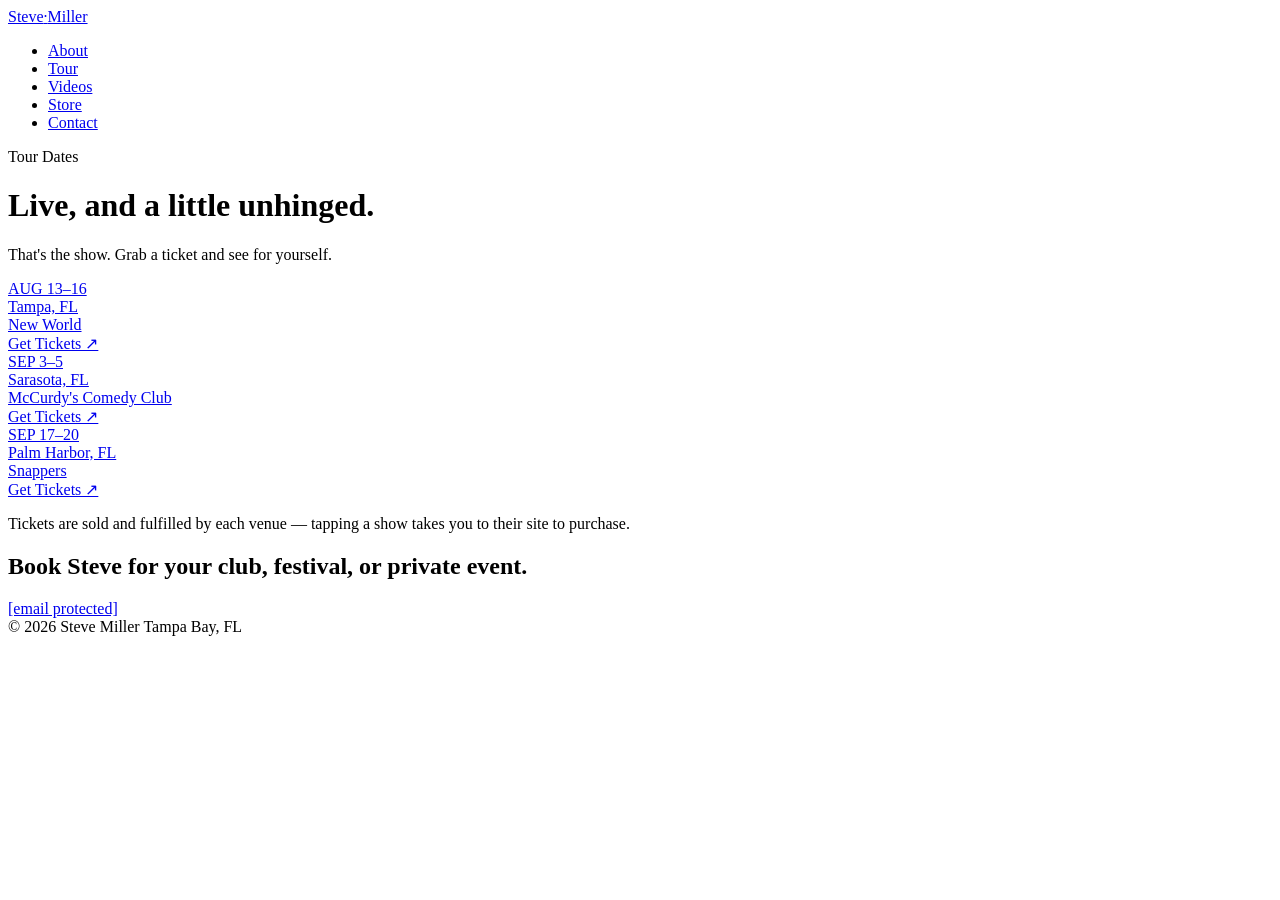
==== tour.html @ 6892757a "Add files via upload" ====
<!DOCTYPE html>
<html lang="en">
<head>
<meta charset="UTF-8">
<meta name="viewport" content="width=device-width, initial-scale=1.0">
<title>Tour Dates — Steve Miller</title>
<meta name="description" content="Upcoming tour dates and tickets for Steve Miller's stand-up shows.">
<link rel="preconnect" href="https://fonts.googleapis.com">
<link rel="preconnect" href="https://fonts.gstatic.com" crossorigin>
<link href="https://fonts.googleapis.com/css2?family=Fraunces:ital,opsz,wght@0,9..144,400;0,9..144,500;0,9..144,600;1,9..144,500&family=Inter:wght@400;500;600&family=IBM+Plex+Mono:wght@400;500&display=swap" rel="stylesheet">
<link rel="stylesheet" href="styles.css">
</head>
<body>

<nav>
  <div class="wrap">
    <a href="index.html" class="wordmark">Steve<span>·</span>Miller</a>
    <ul class="nav-links">
      <li><a href="about.html">About</a></li>
      <li><a href="tour.html">Tour</a></li>
      <li><a href="videos.html">Videos</a></li>
      <li><a href="store.html">Store</a></li>
      <li><a href="#contact">Contact</a></li>
    </ul>
  </div>
</nav>

<header class="page-header">
  <div class="wrap">
    <div class="eyebrow">Tour Dates</div>
    <h1>Live, and a little unhinged.</h1>
    <p>That's the show. Grab a ticket and see for yourself.</p>
  </div>
</header>

<section class="section" style="padding-top: 0;">
  <div class="wrap">
    <div class="ticket-list">

      <a class="ticket" href="https://www.newworldtampa.com/events" target="_blank" rel="noopener">
        <div class="ticket-date">AUG&nbsp;13–16</div>
        <div class="ticket-info">
          <div class="city">Tampa, FL</div>
          <div class="venue">New World</div>
        </div>
        <div class="ticket-cta">Get Tickets ↗</div>
      </a>

      <a class="ticket" href="https://www.mccurdyscomedy.com/" target="_blank" rel="noopener">
        <div class="ticket-date">SEP&nbsp;3–5</div>
        <div class="ticket-info">
          <div class="city">Sarasota, FL</div>
          <div class="venue">McCurdy's Comedy Club</div>
        </div>
        <div class="ticket-cta">Get Tickets ↗</div>
      </a>

      <a class="ticket" href="https://www.snappersgrill.com/events#comedy" target="_blank" rel="noopener">
        <div class="ticket-date">SEP&nbsp;17–20</div>
        <div class="ticket-info">
          <div class="city">Palm Harbor, FL</div>
          <div class="venue">Snappers</div>
        </div>
        <div class="ticket-cta">Get Tickets ↗</div>
      </a>

    </div>
    <p class="tour-note">Tickets are sold and fulfilled by each venue — tapping a show takes you to their site to purchase.</p>
  </div>
</section>

<footer id="contact">
  <div class="wrap">
    <div class="footer-top">
      <h2>Book Steve for your club, festival, or private event.</h2>
      <div class="contact-links">
        <a href="mailto:[email protected]">[email protected]</a>
      </div>
    </div>
    <div class="footer-bottom">
      <span>© <span id="year"></span> Steve Miller</span>
      <span>Tampa Bay, FL</span>
    </div>
  </div>
</footer>

<script>
  document.getElementById('year').textContent = new Date().getFullYear();
</script>

</body>
</html>
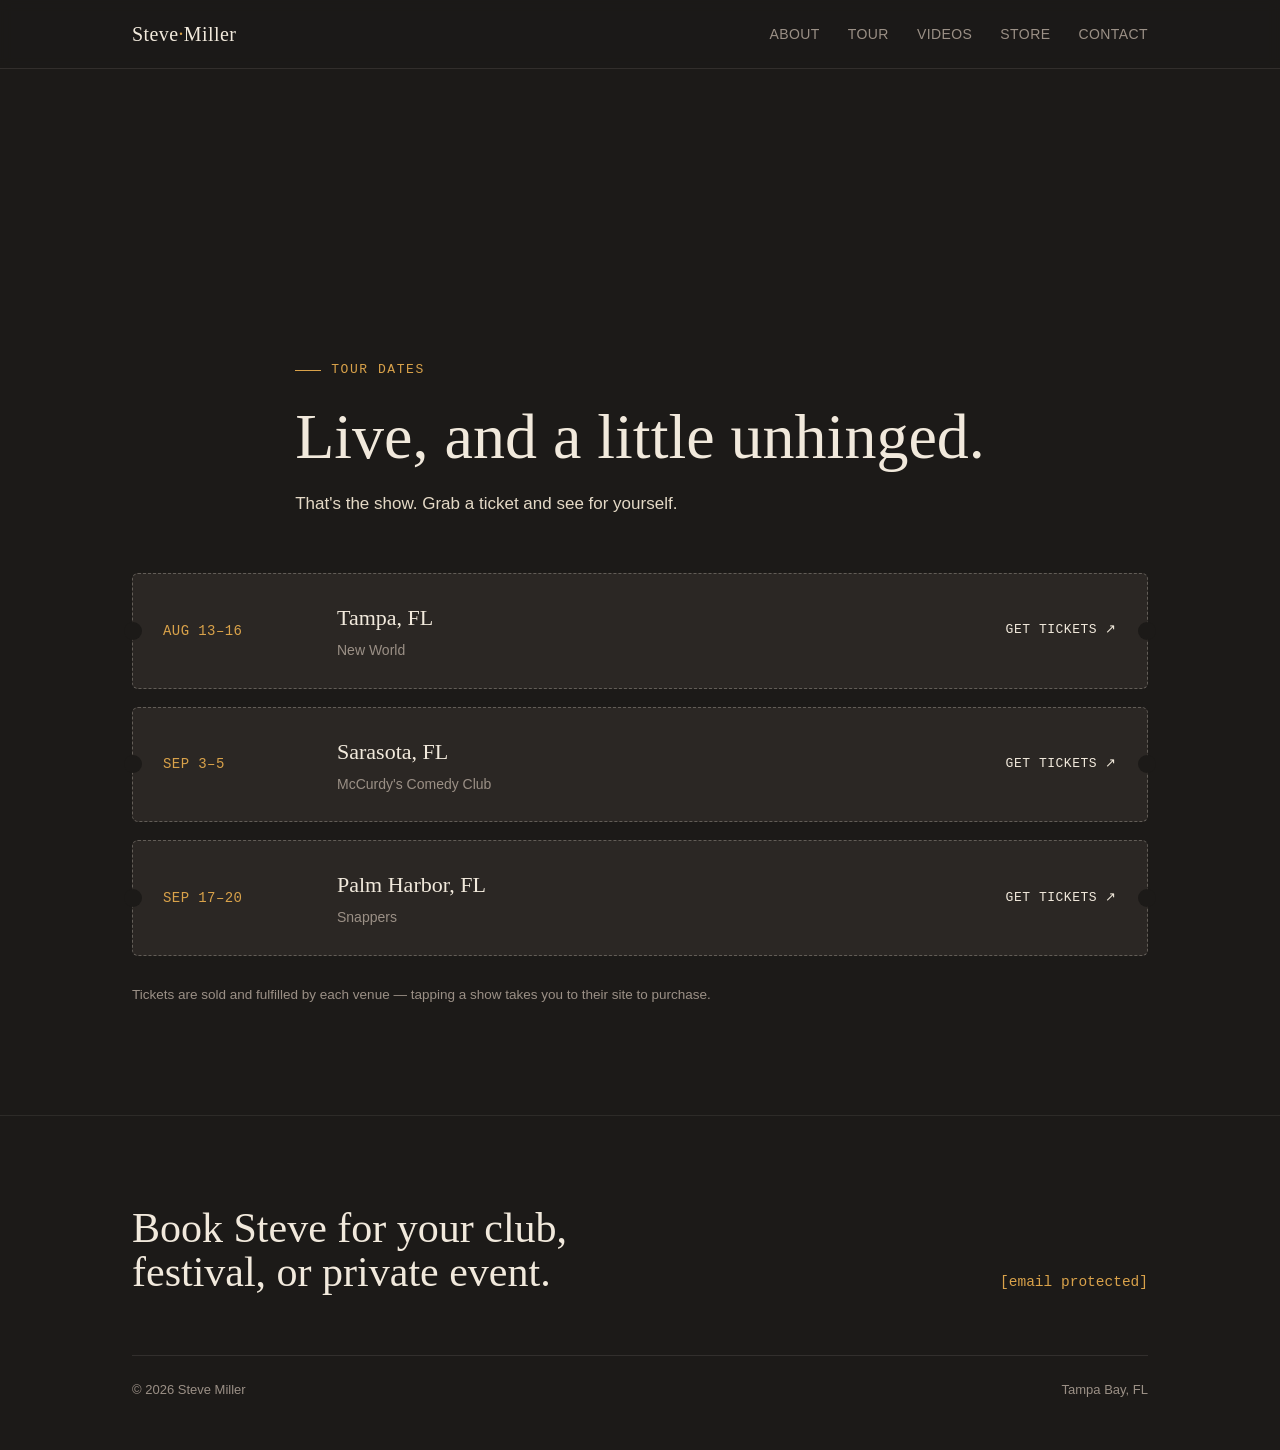
==== commit 14ec1e20: "Add files via upload" ====
--- a/tour.html
+++ b/tour.html
@@ -25,7 +25,7 @@
   </div>
 </nav>
 
-<header class="page-header">
+<header class="page-header page-header-photo">
   <div class="wrap">
     <div class="eyebrow">Tour Dates</div>
     <h1>Live, and a little unhinged.</h1>
--- a/styles.css
+++ b/styles.css
@@ -0,0 +1,657 @@
+  :root {
+    --ink: #1c1a18;
+    --ink-soft: #2b2724;
+    --paper: #f1e9dc;
+    --paper-dim: #e4d9c6;
+    --brass: #c08a34;
+    --brass-bright: #d9a24a;
+    --rust: #9a4a2c;
+    --mist: #9b9086;
+  }
+
+  * { box-sizing: border-box; margin: 0; padding: 0; }
+
+  html { scroll-behavior: smooth; }
+
+  body {
+    background: var(--ink);
+    color: var(--paper);
+    font-family: 'Inter', sans-serif;
+    line-height: 1.6;
+    overflow-x: hidden;
+  }
+
+  h1, h2, h3 {
+    font-family: 'Fraunces', serif;
+    font-weight: 500;
+    line-height: 1.05;
+  }
+
+  a { color: inherit; }
+
+  .wrap {
+    max-width: 1080px;
+    margin: 0 auto;
+    padding: 0 32px;
+  }
+
+  :focus-visible {
+    outline: 2px solid var(--brass-bright);
+    outline-offset: 3px;
+  }
+
+  /* ---------- NAV ---------- */
+  nav {
+    position: sticky;
+    top: 0;
+    z-index: 50;
+    background: rgba(28, 26, 24, 0.88);
+    backdrop-filter: blur(6px);
+    border-bottom: 1px solid rgba(241, 233, 220, 0.1);
+  }
+
+  nav .wrap {
+    display: flex;
+    align-items: center;
+    justify-content: space-between;
+    padding-top: 18px;
+    padding-bottom: 18px;
+  }
+
+  .wordmark {
+    font-family: 'Fraunces', serif;
+    font-size: 20px;
+    letter-spacing: 0.02em;
+    text-decoration: none;
+    color: var(--paper);
+  }
+
+  .wordmark span { color: var(--brass-bright); }
+
+  .nav-links {
+    display: flex;
+    gap: 28px;
+    list-style: none;
+    font-size: 14px;
+    letter-spacing: 0.03em;
+    text-transform: uppercase;
+  }
+
+  .nav-links a {
+    text-decoration: none;
+    color: var(--mist);
+    transition: color 0.2s ease;
+  }
+
+  .nav-links a:hover { color: var(--paper); }
+
+  @media (max-width: 640px) {
+    .nav-links { gap: 16px; font-size: 12px; }
+  }
+
+  /* ---------- HERO ---------- */
+  .hero {
+    position: relative;
+    min-height: 92vh;
+    display: flex;
+    align-items: flex-end;
+    background-image:
+      linear-gradient(to top, rgba(28,26,24,1) 4%, rgba(28,26,24,0.55) 42%, rgba(28,26,24,0.25) 65%),
+      url('images/live.jpg');
+    background-size: cover;
+    background-position: center 22%;
+  }
+
+  .hero-inner {
+    position: relative;
+    padding-bottom: 72px;
+    padding-top: 120px;
+    width: 100%;
+  }
+
+  .eyebrow {
+    font-family: 'IBM Plex Mono', monospace;
+    font-size: 13px;
+    letter-spacing: 0.12em;
+    text-transform: uppercase;
+    color: var(--brass-bright);
+    display: flex;
+    align-items: center;
+    gap: 10px;
+    margin-bottom: 22px;
+  }
+
+  .eyebrow::before {
+    content: '';
+    width: 26px;
+    height: 1px;
+    background: var(--brass-bright);
+  }
+
+  .hero h1 {
+    font-size: clamp(40px, 7vw, 84px);
+    max-width: 780px;
+    color: var(--paper);
+  }
+
+  .hero h1 em {
+    font-style: italic;
+    color: var(--brass-bright);
+  }
+
+  .hero-tagline {
+    font-family: 'Fraunces', serif;
+    font-style: italic;
+    font-size: clamp(18px, 2.2vw, 24px);
+    color: var(--brass-bright);
+    margin-top: 14px;
+  }
+
+  .hero-sub {
+    max-width: 520px;
+    margin-top: 24px;
+    font-size: 17px;
+    color: var(--paper-dim);
+  }
+
+  .hero-actions {
+    margin-top: 40px;
+    display: flex;
+    gap: 16px;
+    flex-wrap: wrap;
+  }
+
+  .btn {
+    display: inline-flex;
+    align-items: center;
+    gap: 8px;
+    padding: 14px 26px;
+    border-radius: 3px;
+    font-size: 14px;
+    font-weight: 500;
+    letter-spacing: 0.02em;
+    text-decoration: none;
+    transition: transform 0.15s ease, background 0.2s ease;
+  }
+
+  .btn-primary {
+    background: var(--brass-bright);
+    color: var(--ink);
+  }
+
+  .btn-primary:hover { background: #ecb35e; transform: translateY(-1px); }
+
+  .btn-ghost {
+    border: 1px solid rgba(241,233,220,0.35);
+    color: var(--paper);
+  }
+
+  .btn-ghost:hover { border-color: var(--paper); }
+
+  /* ---------- SECTION LABELS ---------- */
+  .section {
+    padding: 110px 0;
+    border-bottom: 1px solid rgba(241,233,220,0.08);
+  }
+
+  .label {
+    font-family: 'IBM Plex Mono', monospace;
+    font-size: 13px;
+    letter-spacing: 0.12em;
+    text-transform: uppercase;
+    color: var(--brass);
+    margin-bottom: 14px;
+  }
+
+  .section h2 {
+    font-size: clamp(30px, 4vw, 46px);
+    margin-bottom: 40px;
+    max-width: 680px;
+  }
+
+  /* ---------- ABOUT ---------- */
+  .about-grid {
+    display: grid;
+    grid-template-columns: 0.85fr 1.15fr;
+    gap: 64px;
+    align-items: start;
+  }
+
+  .about-photo {
+    position: relative;
+  }
+
+  .about-photo img {
+    width: 100%;
+    border-radius: 4px;
+    filter: grayscale(15%) contrast(1.02);
+    display: block;
+  }
+
+  .about-photo::after {
+    content: '';
+    position: absolute;
+    inset: 0;
+    border: 1px solid rgba(241,233,220,0.15);
+    border-radius: 4px;
+    transform: translate(10px, 10px);
+    z-index: -1;
+  }
+
+  .about-copy p {
+    color: var(--paper-dim);
+    font-size: 16.5px;
+    margin-bottom: 20px;
+  }
+
+  .about-copy p:first-of-type {
+    font-size: 19px;
+    color: var(--paper);
+  }
+
+  blockquote {
+    margin: 34px 0;
+    padding-left: 22px;
+    border-left: 2px solid var(--brass);
+    font-family: 'Fraunces', serif;
+    font-style: italic;
+    font-size: 20px;
+    color: var(--paper);
+    line-height: 1.5;
+  }
+
+  blockquote cite {
+    display: block;
+    margin-top: 10px;
+    font-family: 'IBM Plex Mono', monospace;
+    font-style: normal;
+    font-size: 12.5px;
+    letter-spacing: 0.05em;
+    color: var(--mist);
+    text-transform: uppercase;
+  }
+
+  @media (max-width: 800px) {
+    .about-grid { grid-template-columns: 1fr; gap: 40px; }
+    .about-photo { max-width: 360px; }
+  }
+
+  /* ---------- TOUR / TICKETS ---------- */
+  .ticket-list {
+    display: flex;
+    flex-direction: column;
+    gap: 18px;
+  }
+
+  .ticket {
+    display: grid;
+    grid-template-columns: 150px 1fr auto;
+    align-items: center;
+    gap: 24px;
+    background: var(--ink-soft);
+    border: 1px dashed rgba(241,233,220,0.28);
+    border-radius: 6px;
+    padding: 26px 30px;
+    text-decoration: none;
+    color: var(--paper);
+    position: relative;
+    transition: border-color 0.2s ease, background 0.2s ease, transform 0.15s ease;
+  }
+
+  .ticket:hover {
+    border-color: var(--brass-bright);
+    background: #322c27;
+    transform: translateX(4px);
+  }
+
+  .ticket::before,
+  .ticket::after {
+    content: '';
+    position: absolute;
+    width: 18px;
+    height: 18px;
+    background: var(--ink);
+    border-radius: 50%;
+    top: 50%;
+    transform: translateY(-50%);
+  }
+
+  .ticket::before { left: -9px; }
+  .ticket::after { right: -9px; }
+
+  .ticket-date {
+    font-family: 'IBM Plex Mono', monospace;
+    font-size: 14px;
+    letter-spacing: 0.03em;
+    color: var(--brass-bright);
+  }
+
+  .ticket-info .city {
+    font-family: 'Fraunces', serif;
+    font-size: 22px;
+    margin-bottom: 4px;
+  }
+
+  .ticket-info .venue {
+    font-size: 14px;
+    color: var(--mist);
+  }
+
+  .ticket-cta {
+    font-family: 'IBM Plex Mono', monospace;
+    font-size: 13px;
+    letter-spacing: 0.04em;
+    text-transform: uppercase;
+    color: var(--paper);
+    white-space: nowrap;
+    display: flex;
+    align-items: center;
+    gap: 6px;
+  }
+
+  .ticket:hover .ticket-cta { color: var(--brass-bright); }
+
+  @media (max-width: 640px) {
+    .ticket {
+      grid-template-columns: 1fr;
+      gap: 10px;
+      text-align: left;
+    }
+    .ticket-cta { margin-top: 4px; }
+  }
+
+  .tour-note {
+    margin-top: 28px;
+    font-size: 13.5px;
+    color: var(--mist);
+  }
+
+  /* ---------- PRESS ---------- */
+  .press-grid {
+    display: grid;
+    grid-template-columns: repeat(3, 1fr);
+    gap: 40px;
+  }
+
+  .press-item .num {
+    font-family: 'IBM Plex Mono', monospace;
+    font-size: 13px;
+    color: var(--brass);
+    margin-bottom: 10px;
+  }
+
+  .press-item h3 {
+    font-size: 20px;
+    margin-bottom: 10px;
+    font-weight: 500;
+  }
+
+  .press-item p {
+    font-size: 14.5px;
+    color: var(--mist);
+  }
+
+  @media (max-width: 800px) {
+    .press-grid { grid-template-columns: 1fr; gap: 32px; }
+  }
+
+  .shared-stage {
+    margin-top: 60px;
+    padding-top: 40px;
+    border-top: 1px solid rgba(241,233,220,0.1);
+  }
+
+  .shared-stage .label { margin-bottom: 18px; }
+
+  .name-line {
+    font-family: 'Fraunces', serif;
+    font-size: clamp(20px, 3vw, 30px);
+    color: var(--paper-dim);
+    line-height: 1.4;
+  }
+
+  .name-line strong {
+    font-weight: 500;
+    color: var(--paper);
+  }
+
+  /* ---------- STORE ---------- */
+  .store-panel {
+    display: flex;
+    justify-content: space-between;
+    align-items: center;
+    flex-wrap: wrap;
+    gap: 28px;
+    background: var(--ink-soft);
+    border: 1px solid rgba(241,233,220,0.14);
+    border-radius: 6px;
+    padding: 44px 46px;
+  }
+
+  .store-panel-copy p {
+    color: var(--paper-dim);
+    max-width: 460px;
+    font-size: 16px;
+  }
+
+  .store-panel-copy .label { margin-bottom: 12px; }
+
+  .store-panel-copy h3 {
+    font-size: 26px;
+    margin-bottom: 12px;
+    font-weight: 500;
+  }
+
+  .store-note {
+    margin-top: 20px;
+    font-size: 13.5px;
+    color: var(--mist);
+  }
+
+  @media (max-width: 640px) {
+    .store-panel { padding: 34px 28px; }
+  }
+
+  /* ---------- LIVE BANNER ---------- */
+  .live-banner {
+    position: relative;
+    min-height: 60vh;
+    display: flex;
+    align-items: center;
+    background-image:
+      linear-gradient(to right, rgba(28,26,24,0.95) 20%, rgba(28,26,24,0.35) 75%),
+      url('images/live.jpg');
+    background-size: cover;
+    background-position: center 30%;
+  }
+
+  .live-banner .wrap { padding-top: 60px; padding-bottom: 60px; }
+
+  .live-banner h2 {
+    font-size: clamp(28px, 4.5vw, 44px);
+    max-width: 480px;
+  }
+
+  .live-banner p {
+    max-width: 420px;
+    margin-top: 18px;
+    color: var(--paper-dim);
+  }
+
+  /* ---------- CONTACT / FOOTER ---------- */
+  footer {
+    padding: 90px 0 50px;
+  }
+
+  .footer-top {
+    display: flex;
+    justify-content: space-between;
+    align-items: flex-end;
+    flex-wrap: wrap;
+    gap: 32px;
+    margin-bottom: 60px;
+  }
+
+  footer h2 {
+    font-size: clamp(28px, 4vw, 42px);
+    max-width: 440px;
+  }
+
+  .contact-links {
+    display: flex;
+    flex-direction: column;
+    gap: 10px;
+    font-family: 'IBM Plex Mono', monospace;
+    font-size: 14.5px;
+  }
+
+  .contact-links a {
+    text-decoration: none;
+    color: var(--brass-bright);
+  }
+
+  .contact-links a:hover { color: var(--paper); }
+
+  .social-links {
+    display: flex;
+    gap: 24px;
+    flex-wrap: wrap;
+    margin-bottom: 40px;
+    font-family: 'IBM Plex Mono', monospace;
+    font-size: 13.5px;
+    letter-spacing: 0.03em;
+    text-transform: uppercase;
+  }
+
+  .social-links a {
+    text-decoration: none;
+    color: var(--mist);
+    transition: color 0.2s ease;
+  }
+
+  .social-links a:hover { color: var(--brass-bright); }
+
+  .footer-bottom {
+    display: flex;
+    justify-content: space-between;
+    flex-wrap: wrap;
+    gap: 12px;
+    padding-top: 24px;
+    border-top: 1px solid rgba(241,233,220,0.1);
+    font-size: 13px;
+    color: var(--mist);
+  }
+
+  /* ---------- PAGE HEADER (non-hero pages) ---------- */
+  .page-header {
+    padding: 160px 0 60px;
+  }
+
+  .page-header h1 {
+    font-size: clamp(36px, 6vw, 64px);
+    max-width: 720px;
+  }
+
+  .page-header p {
+    max-width: 520px;
+    margin-top: 20px;
+    color: var(--paper-dim);
+    font-size: 17px;
+  }
+
+  .page-header-photo {
+    padding: 0;
+    min-height: 56vh;
+    display: flex;
+    align-items: flex-end;
+    background-image:
+      linear-gradient(to top, rgba(28,26,24,1) 8%, rgba(28,26,24,0.6) 45%, rgba(28,26,24,0.3) 68%),
+      url('images/hero.webp');
+    background-size: cover;
+    background-position: center 25%;
+  }
+
+  .page-header-photo .wrap {
+    padding-top: 100px;
+    padding-bottom: 56px;
+  }
+
+  /* ---------- VIDEO GRID ---------- */
+  .video-grid {
+    display: grid;
+    grid-template-columns: repeat(2, 1fr);
+    gap: 40px;
+  }
+
+  .video-card { display: flex; flex-direction: column; }
+
+  .video-frame {
+    position: relative;
+    width: 100%;
+    aspect-ratio: 16 / 9;
+    border-radius: 4px;
+    overflow: hidden;
+    background: var(--ink-soft);
+    border: 1px solid rgba(241,233,220,0.14);
+  }
+
+  .video-frame iframe {
+    position: absolute;
+    inset: 0;
+    width: 100%;
+    height: 100%;
+    border: 0;
+  }
+
+  .video-caption {
+    margin-top: 16px;
+    display: flex;
+    justify-content: space-between;
+    align-items: baseline;
+    gap: 12px;
+  }
+
+  .video-caption .num {
+    font-family: 'IBM Plex Mono', monospace;
+    font-size: 13px;
+    color: var(--brass);
+    white-space: nowrap;
+  }
+
+  .video-caption h3 {
+    font-size: 19px;
+    font-weight: 500;
+  }
+
+  @media (max-width: 760px) {
+    .video-grid { grid-template-columns: 1fr; gap: 32px; }
+  }
+
+  /* ---------- FEATURED VIDEO ---------- */
+  .featured-video-wrap {
+    position: relative;
+    max-width: 720px;
+    margin: 0 auto;
+    padding: 0 60px;
+  }
+
+  .doodle-arrow {
+    position: absolute;
+    top: -30px;
+    width: 100px;
+    height: auto;
+    overflow: visible;
+  }
+
+  .doodle-arrow-left { left: -30px; }
+  .doodle-arrow-right { right: -30px; }
+
+  @media (max-width: 700px) {
+    .featured-video-wrap { padding: 0; }
+    .doodle-arrow { display: none; }
+  }
+
+  @media (prefers-reduced-motion: reduce) {
+    html { scroll-behavior: auto; }
+    * { transition: none !important; }
+  }
